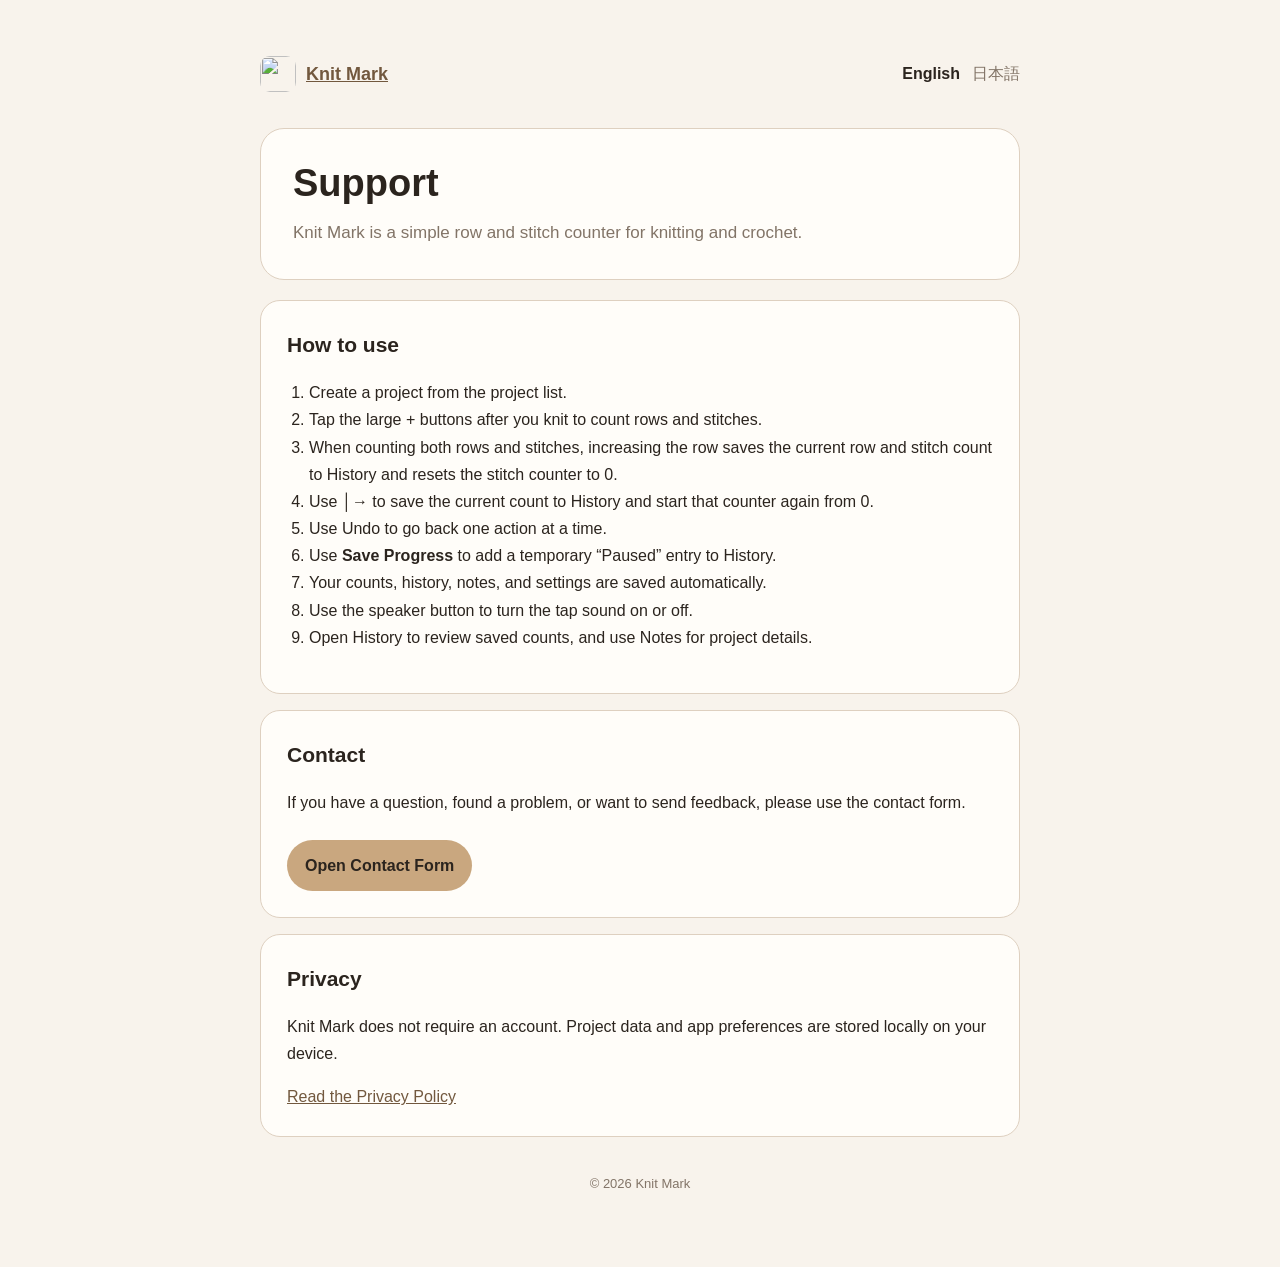
==== support/index.html @ ff94674d "Add English support page" ====
<!doctype html>
<html lang="en">
<head>
  <meta charset="utf-8">
  <meta name="viewport" content="width=device-width,initial-scale=1">
  <title>Knit Mark Support</title>
  <meta name="description" content="Support for Knit Mark, a row and stitch counter for knitting and crochet.">
  <link rel="stylesheet" href="./style.css">
</head>
<body>
<main>
  <div class="topbar">
    <a class="brand" href="../"><img src="../assets/icon.png" alt=""><span>Knit Mark</span></a>
    <div class="lang"><a href="./" aria-current="page">English</a><a href="./ja/">日本語</a></div>
  </div>

  <section class="hero">
    <h1>Support</h1>
    <p class="lead">Knit Mark is a simple row and stitch counter for knitting and crochet.</p>
  </section>

  <section class="card">
    <h2>How to use</h2>
    <ol>
      <li>Create a project from the project list.</li>
      <li>Tap the large + buttons after you knit to count rows and stitches.</li>
      <li>When counting both rows and stitches, increasing the row saves the current row and stitch count to History and resets the stitch counter to 0.</li>
      <li>Use │→ to save the current count to History and start that counter again from 0.</li>
      <li>Use Undo to go back one action at a time.</li>
      <li>Use <strong>Save Progress</strong> to add a temporary “Paused” entry to History.</li>
      <li>Your counts, history, notes, and settings are saved automatically.</li>
      <li>Use the speaker button to turn the tap sound on or off.</li>
      <li>Open History to review saved counts, and use Notes for project details.</li>
    </ol>
  </section>

  <section class="card">
    <h2>Contact</h2>
    <p>If you have a question, found a problem, or want to send feedback, please use the contact form.</p>
    <a class="button" href="https://docs.google.com/forms/d/e/1FAIpQLScTfycUACW0nB-oMRpTWPwfped8-hMe3VPU91w6Vp2cTNvaTg/viewform?usp=publish-editor" target="_blank" rel="noopener noreferrer">Open Contact Form</a>
  </section>

  <section class="card">
    <h2>Privacy</h2>
    <p>Knit Mark does not require an account. Project data and app preferences are stored locally on your device.</p>
    <a href="../privacy.html">Read the Privacy Policy</a>
  </section>

  <footer>© 2026 Knit Mark</footer>
</main>
</body>
</html>
---- support/style.css ----
:root{
  --bg:#f8f3ec;
  --surface:#fffdf9;
  --text:#2b241e;
  --sub:#827467;
  --accent:#c9a77f;
  --soft:#eee3d5;
  --border:#ded0c0;
}
*{box-sizing:border-box}
body{
  margin:0;
  font-family:-apple-system,BlinkMacSystemFont,"Segoe UI",Roboto,Helvetica,Arial,sans-serif;
  background:var(--bg);
  color:var(--text);
  line-height:1.7;
}
main{
  width:min(760px,calc(100% - 32px));
  margin:0 auto;
  padding:56px 0 72px;
}
.topbar{
  display:flex;
  justify-content:space-between;
  align-items:center;
  gap:16px;
  margin-bottom:36px;
}
.brand{
  display:flex;
  align-items:center;
  gap:10px;
  font-size:18px;
  font-weight:700;
}
.brand img{
  width:36px;
  height:36px;
  border-radius:10px;
}
.lang a{
  color:var(--sub);
  text-decoration:none;
  margin-left:12px;
}
.lang a[aria-current="page"]{
  color:var(--text);
  font-weight:700;
}
.hero,.card{
  background:var(--surface);
  border:1px solid var(--border);
}
.hero{
  border-radius:24px;
  padding:32px;
  margin-bottom:20px;
}
.card{
  border-radius:20px;
  padding:26px;
  margin-top:16px;
}
h1{
  font-size:38px;
  line-height:1.2;
  margin:0 0 12px;
}
h2{
  font-size:21px;
  margin:0 0 14px;
}
.lead,.small{
  color:var(--sub);
}
.lead{
  font-size:17px;
  margin:0;
}
ul,ol{padding-left:22px}
a{color:#72583e}
.button{
  display:inline-block;
  margin-top:8px;
  padding:12px 18px;
  border-radius:999px;
  background:var(--accent);
  color:var(--text);
  text-decoration:none;
  font-weight:700;
}
footer{
  color:var(--sub);
  font-size:13px;
  text-align:center;
  margin-top:36px;
}
@media (max-width:560px){
  main{padding-top:28px}
  .hero{padding:24px}
  h1{font-size:31px}
  .topbar{align-items:flex-start}
}
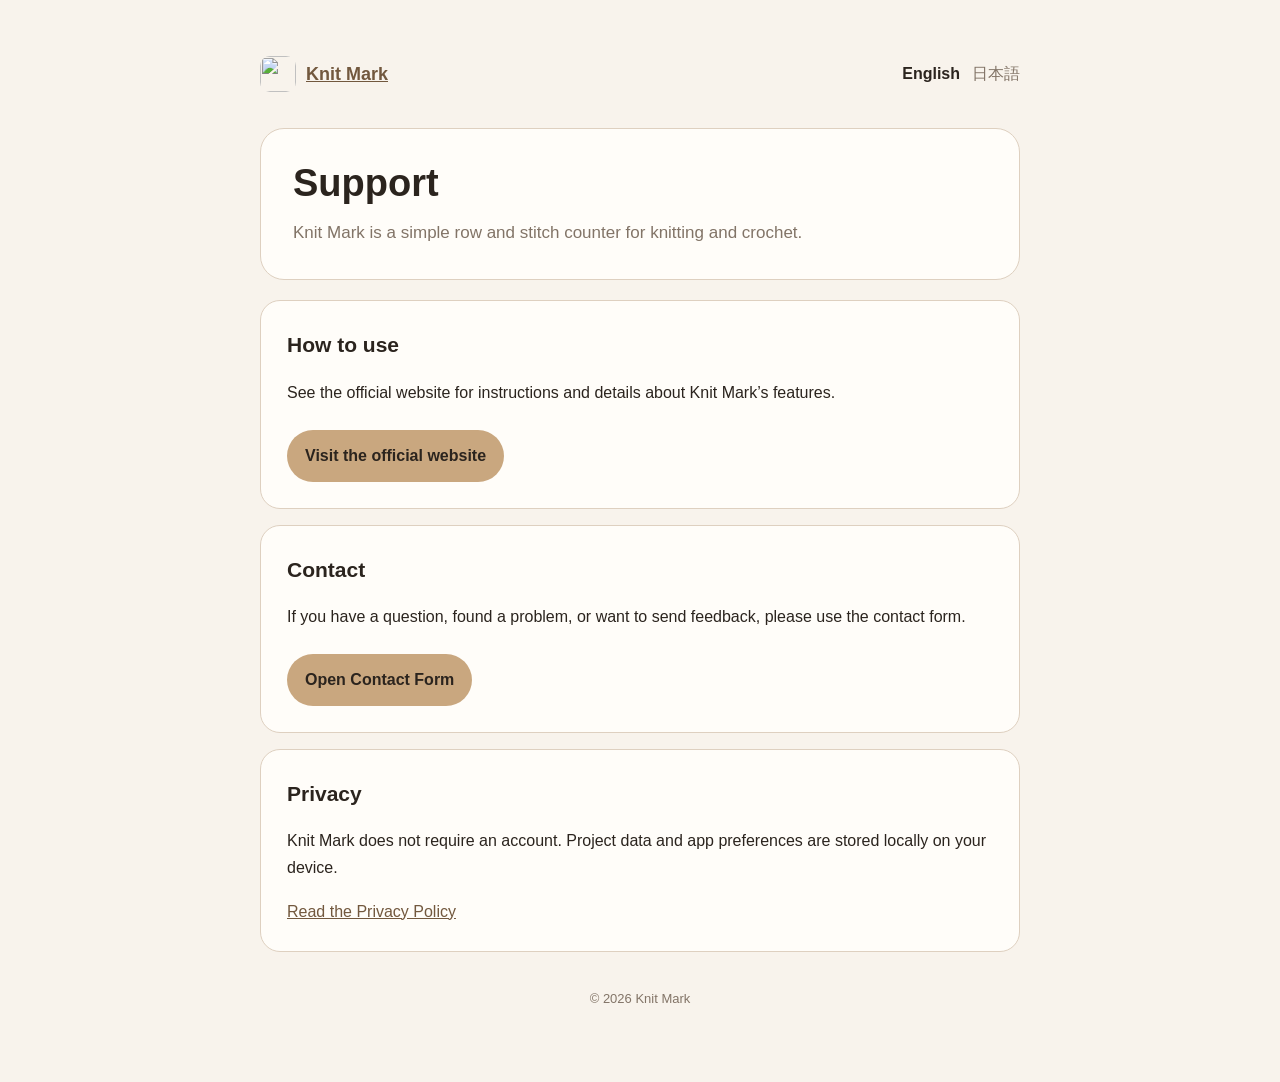
==== commit 87bab75d: "Simplify English support instructions" ====
--- a/support/index.html
+++ b/support/index.html
@@ -21,17 +21,8 @@
 
   <section class="card">
     <h2>How to use</h2>
-    <ol>
-      <li>Create a project from the project list.</li>
-      <li>Tap the large + buttons after you knit to count rows and stitches.</li>
-      <li>When counting both rows and stitches, increasing the row saves the current row and stitch count to History and resets the stitch counter to 0.</li>
-      <li>Use │→ to save the current count to History and start that counter again from 0.</li>
-      <li>Use Undo to go back one action at a time.</li>
-      <li>Use <strong>Save Progress</strong> to add a temporary “Paused” entry to History.</li>
-      <li>Your counts, history, notes, and settings are saved automatically.</li>
-      <li>Use the speaker button to turn the tap sound on or off.</li>
-      <li>Open History to review saved counts, and use Notes for project details.</li>
-    </ol>
+    <p>See the official website for instructions and details about Knit Mark’s features.</p>
+    <a class="button" href="../">Visit the official website</a>
   </section>
 
   <section class="card">
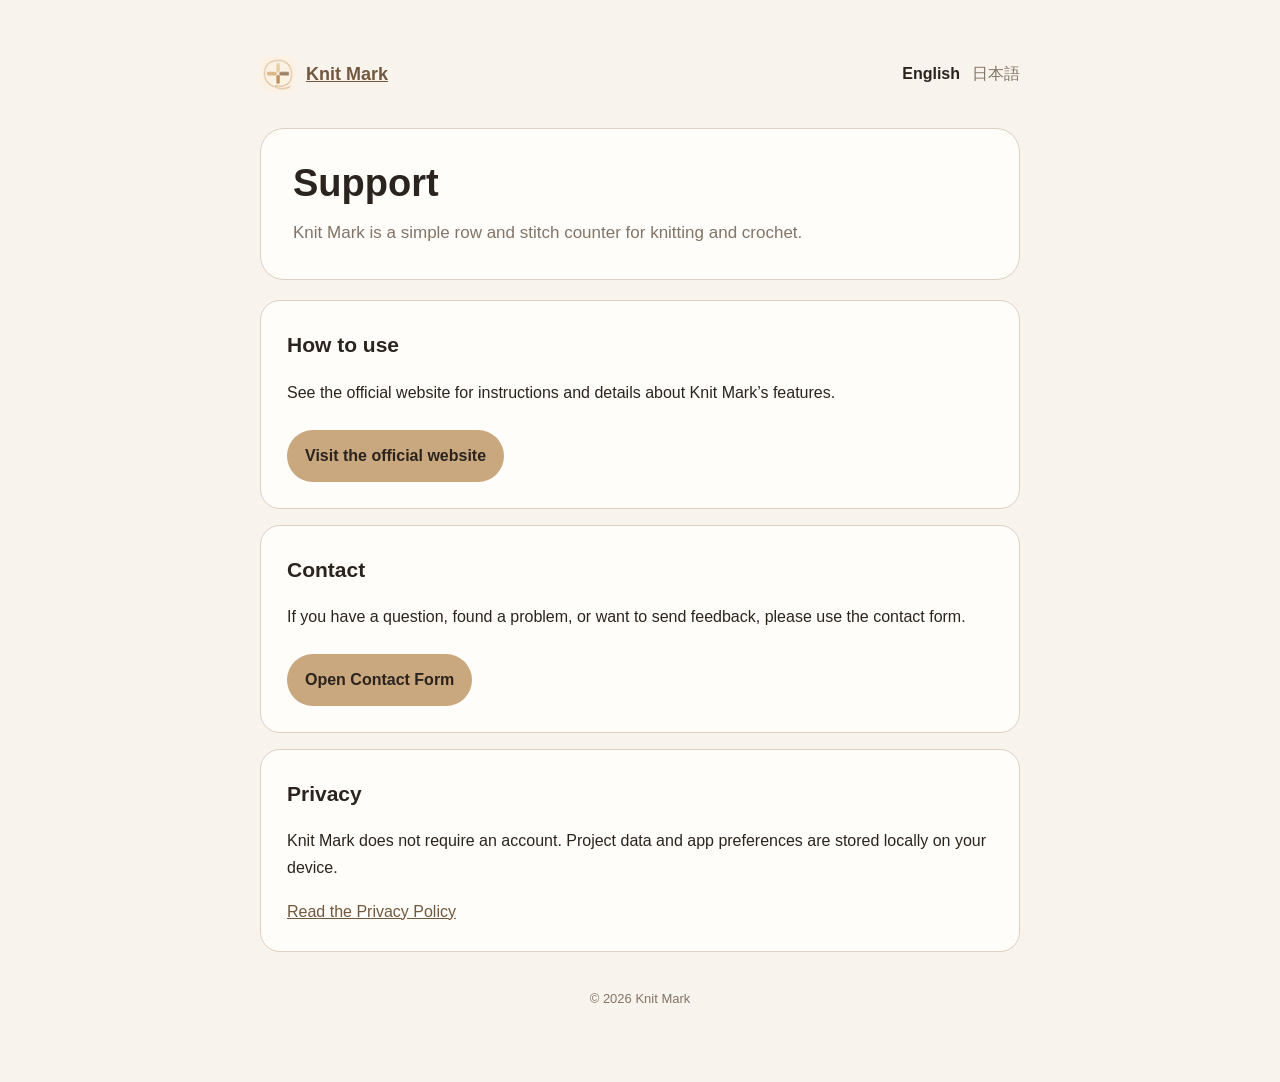
==== commit 7f816cd3: "Unify Knit Mark favicon and refresh browser cache" ====
--- a/support/index.html
+++ b/support/index.html
@@ -6,6 +6,8 @@
   <title>Knit Mark Support</title>
   <meta name="description" content="Support for Knit Mark, a row and stitch counter for knitting and crochet.">
   <link rel="stylesheet" href="./style.css">
+  <link rel="icon" type="image/png" sizes="any" href="../assets/icon.png?v=9f93af6" />
+  <link rel="apple-touch-icon" href="../assets/icon.png?v=9f93af6" />
 </head>
 <body>
 <main>
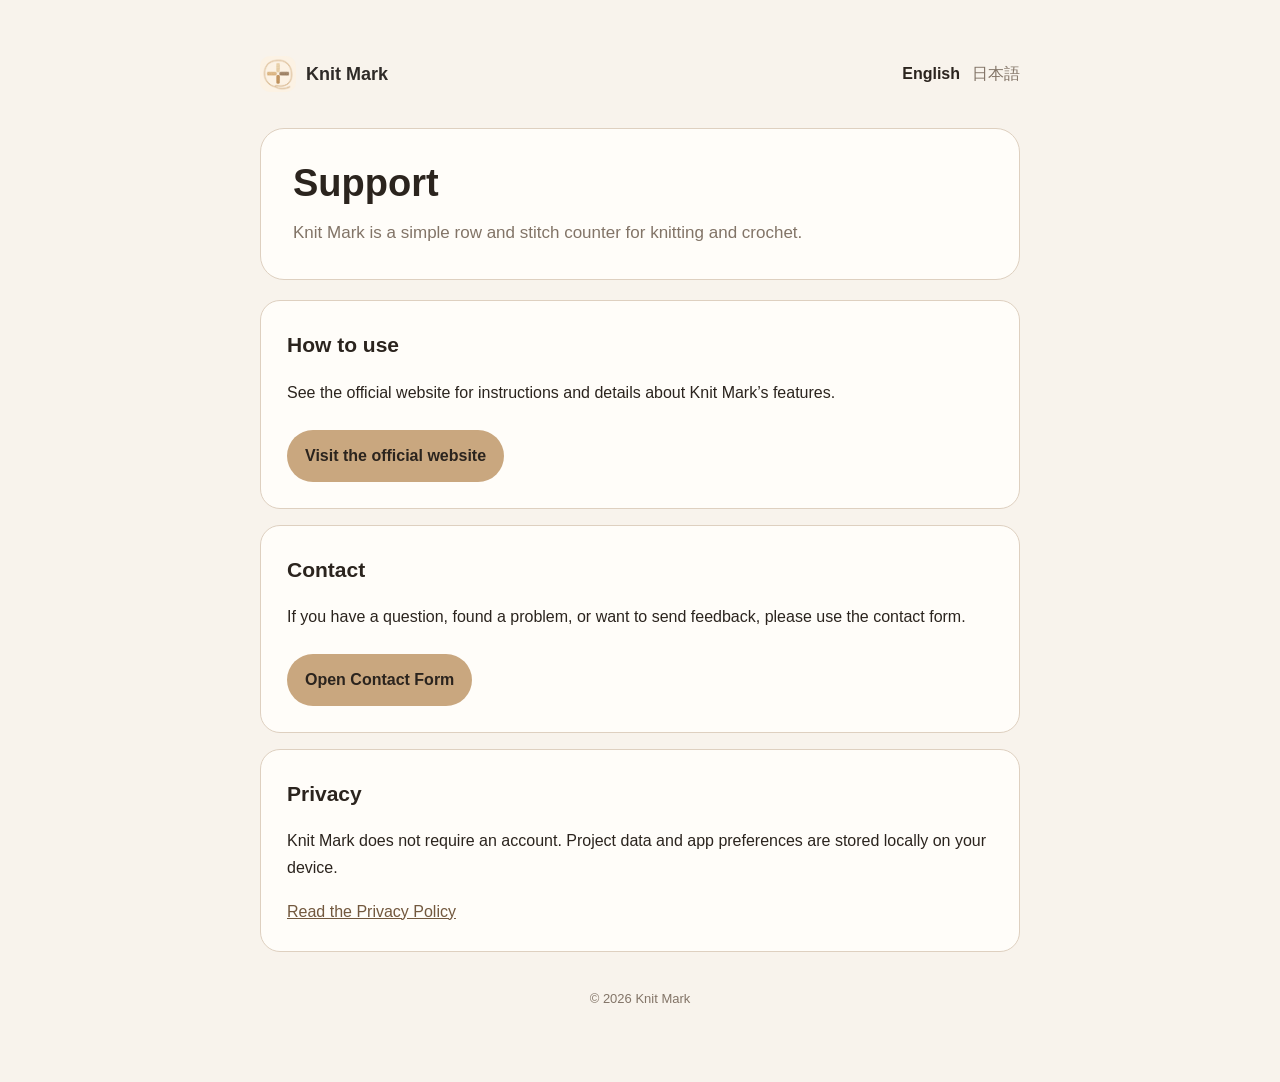
==== commit e7ec5ce1: "Match support and privacy brand typography to home page" ====
--- a/support/index.html
+++ b/support/index.html
@@ -5,9 +5,9 @@
   <meta name="viewport" content="width=device-width,initial-scale=1">
   <title>Knit Mark Support</title>
   <meta name="description" content="Support for Knit Mark, a row and stitch counter for knitting and crochet.">
-  <link rel="stylesheet" href="./style.css">
-  <link rel="icon" type="image/png" sizes="any" href="../assets/icon.png?v=9f93af6" />
-  <link rel="apple-touch-icon" href="../assets/icon.png?v=9f93af6" />
+  <link rel="stylesheet" href="./style.css?v=20261116-brand">
+  <link rel="icon" type="image/png" href="/KnitMark_share/assets/icon.png" />
+  <link rel="apple-touch-icon" href="/KnitMark_share/assets/icon.png" />
 </head>
 <body>
 <main>
--- a/support/style.css
+++ b/support/style.css
@@ -31,8 +31,12 @@
   display:flex;
   align-items:center;
   gap:10px;
+  font-family:-apple-system,BlinkMacSystemFont,"Segoe UI","Noto Sans JP",sans-serif;
   font-size:18px;
-  font-weight:700;
+  font-weight:800;
+  color:#2f2b28;
+  text-decoration:none;
+  white-space:nowrap;
 }
 .brand img{
   width:36px;
@@ -102,3 +106,5 @@
   h1{font-size:31px}
   .topbar{align-items:flex-start}
 }
+
+@media(max-width:560px){.brand span{font-size:16px}}
